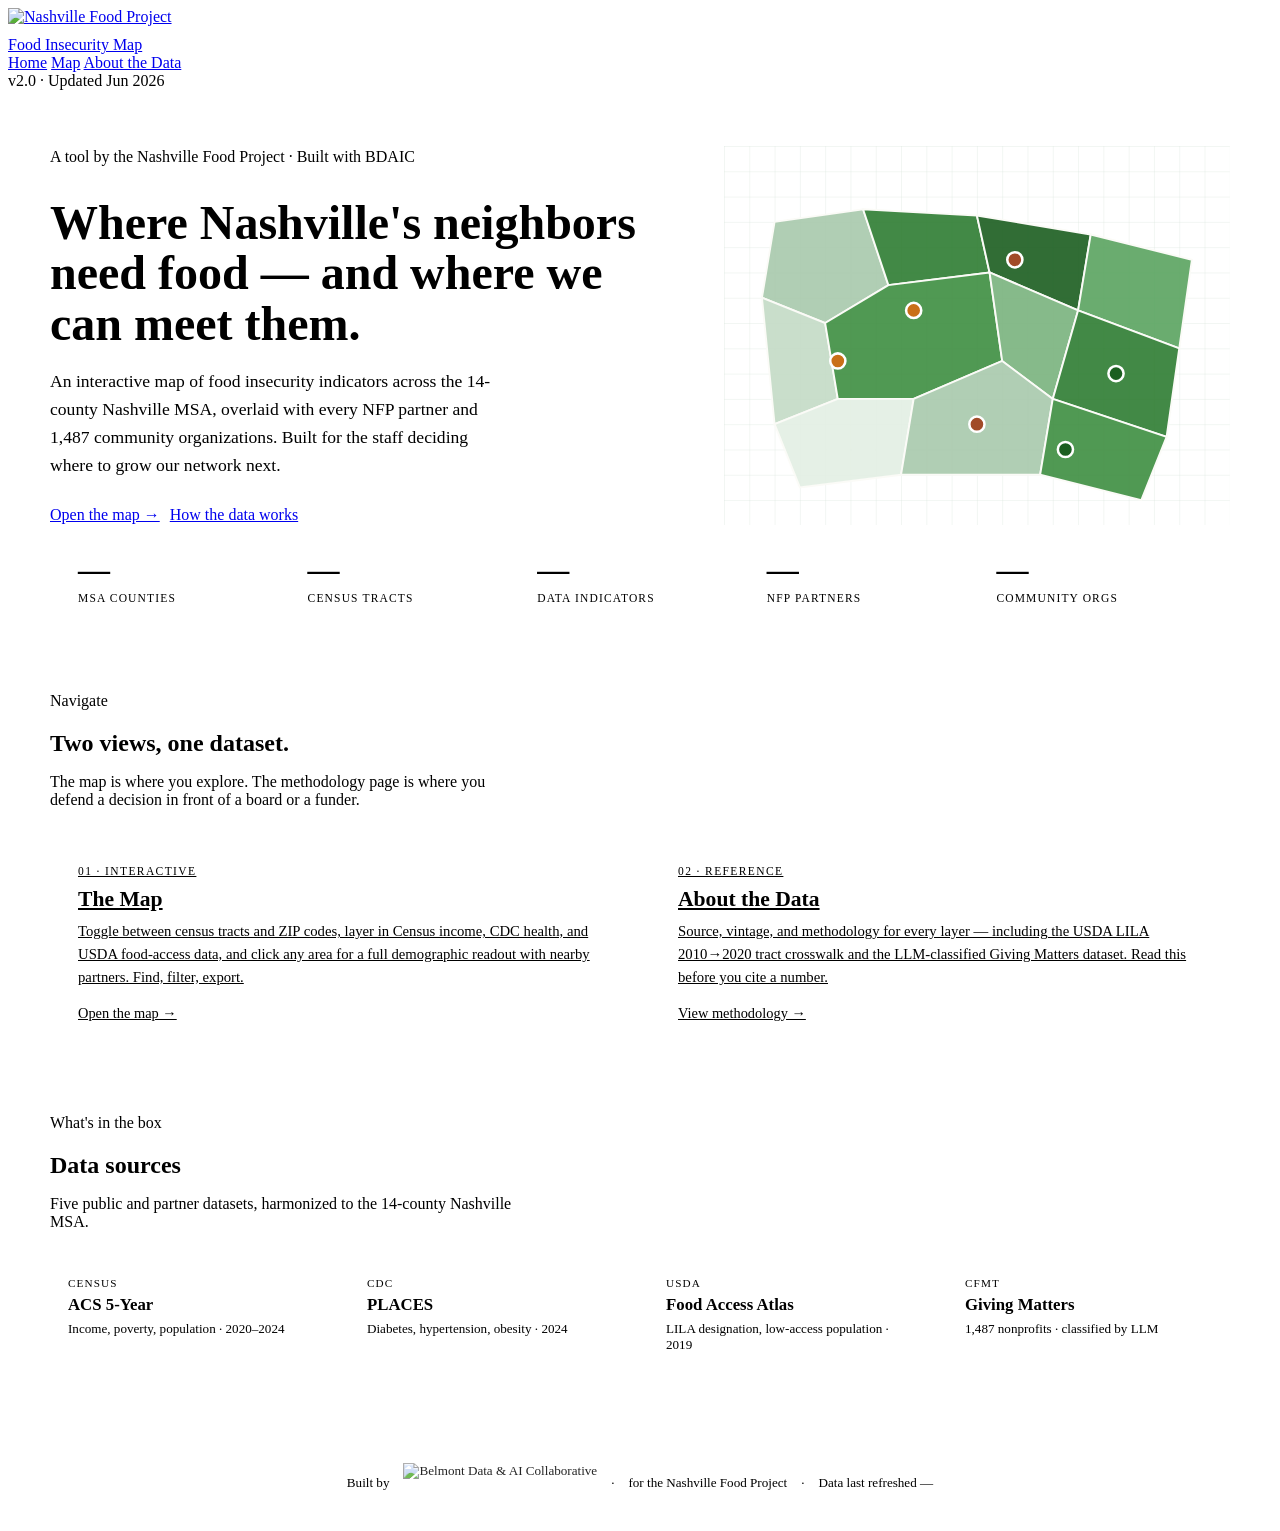
==== index.html @ 11f4994f "Site polish: favicon, link previews, SRI for marker-cluster, search label - favicon.ico (16/32/48, f" ====
<!doctype html>
<html lang="en">
<head>
  <meta charset="utf-8" />
  <title>TNFP Food Insecurity Map — Home</title>
  <meta name="viewport" content="width=device-width,initial-scale=1" />
  <meta name="description" content="An interactive map of food insecurity across the 14-county Nashville MSA, overlaid with every Nashville Food Project partner and community organizations. Built with BDAIC." />
  <link rel="icon" href="favicon.ico" sizes="any" />
  <link rel="apple-touch-icon" href="assets/apple-touch-icon.png" />
  <meta property="og:type" content="website" />
  <meta property="og:site_name" content="TNFP Food Insecurity Map" />
  <meta property="og:title" content="TNFP Food Insecurity Map" />
  <meta property="og:description" content="An interactive map of food insecurity across the 14-county Nashville MSA, overlaid with every Nashville Food Project partner and community organizations. Built with BDAIC." />
  <meta property="og:url" content="https://tnfpmap.bdaic.ai/" />
  <meta property="og:image" content="https://tnfpmap.bdaic.ai/assets/og-image.jpg" />
  <meta property="og:image:width" content="1200" />
  <meta property="og:image:height" content="630" />
  <meta property="og:image:alt" content="The TNFP Food Insecurity Map: Nashville-area census tracts with Nashville Food Project partners and community organizations." />
  <meta name="twitter:card" content="summary_large_image" />
  <link rel="preconnect" href="https://fonts.googleapis.com" />
  <link rel="preconnect" href="https://fonts.gstatic.com" crossorigin />
  <link href="https://fonts.googleapis.com/css2?family=Inter:wght@400;500;600;700&family=Source+Serif+4:wght@400;500;600;700&family=JetBrains+Mono:wght@400;500&display=swap" rel="stylesheet">
  <link rel="stylesheet" href="styles.css" />
  <style>
    .hero-wrap { max-width: 1180px; margin: 0 auto; padding: 56px 28px 24px; }
    .hero {
      display: grid;
      grid-template-columns: 1.1fr 0.9fr;
      gap: 56px;
      align-items: center;
    }
    .hero h1 { font-size: 3rem; line-height: 1.05; margin-bottom: 18px; }
    .hero .lede {
      font-size: 1.1rem;
      line-height: 1.6;
      color: var(--ink-700);
      max-width: 52ch;
    }
    .hero .cta-row { display: flex; gap: 10px; margin-top: 26px; }
    .hero-visual {
      aspect-ratio: 4 / 3;
      background:
        radial-gradient(circle at 30% 40%, rgba(46,125,50,0.14), transparent 60%),
        radial-gradient(circle at 70% 70%, rgba(201,111,23,0.14), transparent 55%),
        var(--nfp-green-50);
      border: 1px solid var(--ink-200);
      border-radius: var(--radius-lg);
      position: relative;
      overflow: hidden;
    }
    .hero-visual svg { width: 100%; height: 100%; display: block; }

    .stats {
      max-width: 1180px;
      margin: 12px auto 0;
      padding: 0 28px;
      display: grid;
      grid-template-columns: repeat(5, 1fr);
      gap: 24px;
    }
    .stat { border-top: 1px solid var(--ink-200); padding-top: 14px; }
    .stat .n { font-family: var(--font-serif); font-size: 2rem; font-weight: 600; color: var(--nfp-green-900); }
    .stat .l { font-family: var(--font-mono); font-size: 0.72rem; text-transform: uppercase; letter-spacing: 0.1em; color: var(--ink-500); margin-top: 4px; }

    .section {
      max-width: 1180px;
      margin: 64px auto;
      padding: 0 28px;
    }
    .section h2 { margin-bottom: 8px; }
    .section .section-sub { color: var(--ink-600); max-width: 60ch; margin-bottom: 28px; }

    .nav-cards { display: grid; grid-template-columns: 1fr 1fr; gap: 20px; }
    .nav-card {
      display: block;
      padding: 28px;
      border: 1px solid var(--ink-200);
      border-radius: var(--radius-lg);
      background: white;
      color: var(--ink-800);
      transition: transform 0.16s ease, box-shadow 0.16s ease, border-color 0.16s ease;
    }
    .nav-card:hover {
      border-color: var(--nfp-green-300);
      box-shadow: var(--shadow);
      transform: translateY(-2px);
      text-decoration: none;
    }
    .nav-card .num { font-family: var(--font-mono); font-size: 0.72rem; color: var(--ink-500); text-transform: uppercase; letter-spacing: 0.12em; }
    .nav-card h3 { margin: 10px 0 8px; font-size: 1.35rem; }
    .nav-card p { margin: 0; color: var(--ink-600); line-height: 1.55; font-size: 0.92rem; }
    .nav-card .go { margin-top: 16px; color: var(--nfp-green-800); font-weight: 500; font-size: 0.9rem; }

    .sources { display: grid; grid-template-columns: repeat(4, 1fr); gap: 16px; }
    .source {
      padding: 18px;
      border: 1px solid var(--ink-200);
      border-radius: var(--radius);
      background: white;
    }
    .source .tag { font-family: var(--font-mono); font-size: 0.7rem; color: var(--nfp-green-700); text-transform: uppercase; letter-spacing: 0.1em; }
    .source .name { font-family: var(--font-serif); font-size: 1.05rem; font-weight: 600; margin-top: 6px; color: var(--nfp-green-900); }
    .source .meta { color: var(--ink-500); font-size: 0.82rem; margin-top: 6px; }

    .footer {
      border-top: 1px solid var(--ink-200);
      padding: 20px 28px;
      margin-top: 72px;
      color: var(--ink-500);
      font-size: 0.82rem;
      display: flex;
      align-items: center;
      gap: 14px;
      justify-content: center;
    }
    .footer img { height: 40px; }

    @media (max-width: 880px) {
      .hero { grid-template-columns: 1fr; }
      .stats { grid-template-columns: repeat(2, 1fr); }
      .nav-cards { grid-template-columns: 1fr; }
      .sources { grid-template-columns: 1fr 1fr; }
    }
  </style>
</head>
<body>

<nav class="topnav">
  <a class="brand" href="index.html">
    <img src="assets/nfp-logo.png" alt="Nashville Food Project" style="height:28px;width:auto;display:block;" />
    <span>Food Insecurity Map</span>
  </a>
  <div class="links">
    <a href="index.html" class="active">Home</a>
    <a href="Map.html">Map</a>
    <a href="About.html">About the Data</a>
  </div>
  <div class="spacer"></div>
  <div class="meta">v2.0 · Updated Jun 2026</div>
</nav>

<main>
  <div class="hero-wrap">
    <div class="hero">
      <div>
        <div class="eyebrow">A tool by the Nashville Food Project · Built with BDAIC</div>
        <h1>Where Nashville's neighbors need food&nbsp;— and where we can meet them.</h1>
        <p class="lede">
          An interactive map of food insecurity indicators across the 14-county
          Nashville MSA, overlaid with every NFP partner and 1,487 community
          organizations. Built for the staff deciding where to grow our network next.
        </p>
        <div class="cta-row">
          <a class="btn primary" href="Map.html">Open the map →</a>
          <a class="btn" href="About.html">How the data works</a>
        </div>
      </div>
      <div class="hero-visual" aria-hidden="true">
        <svg viewBox="0 0 400 300" preserveAspectRatio="xMidYMid slice">
          <defs>
            <pattern id="grid" width="20" height="20" patternUnits="userSpaceOnUse">
              <path d="M 20 0 L 0 0 0 20" fill="none" stroke="#d8e5da" stroke-width="0.5"/>
            </pattern>
          </defs>
          <rect width="400" height="300" fill="url(#grid)" />
          <!-- stylized choropleth tracts -->
          <g opacity="0.9">
            <polygon points="40,60 110,50 130,110 80,140 30,120" fill="#a8c9ac" stroke="#fbfbf7" stroke-width="1.5"/>
            <polygon points="110,50 200,55 210,100 130,110" fill="#2e7d32" stroke="#fbfbf7" stroke-width="1.5"/>
            <polygon points="200,55 290,70 280,130 210,100" fill="#1b5e20" stroke="#fbfbf7" stroke-width="1.5"/>
            <polygon points="290,70 370,90 360,160 280,130" fill="#5aa460" stroke="#fbfbf7" stroke-width="1.5"/>
            <polygon points="30,120 80,140 90,200 40,220" fill="#c4dbc6" stroke="#fbfbf7" stroke-width="1.5"/>
            <polygon points="80,140 130,110 210,100 220,170 150,200 90,200" fill="#3e8e41" stroke="#fbfbf7" stroke-width="1.5"/>
            <polygon points="210,100 280,130 260,200 220,170" fill="#7ab37e" stroke="#fbfbf7" stroke-width="1.5"/>
            <polygon points="280,130 360,160 350,230 260,200" fill="#2e7d32" stroke="#fbfbf7" stroke-width="1.5"/>
            <polygon points="40,220 90,200 150,200 140,260 60,270" fill="#e3efe4" stroke="#fbfbf7" stroke-width="1.5"/>
            <polygon points="150,200 220,170 260,200 250,260 140,260" fill="#a8c9ac" stroke="#fbfbf7" stroke-width="1.5"/>
            <polygon points="260,200 350,230 330,280 250,260" fill="#3e8e41" stroke="#fbfbf7" stroke-width="1.5"/>
          </g>
          <!-- partner pins -->
          <g>
            <circle cx="150" cy="130" r="6" fill="#c96f17" stroke="white" stroke-width="2"/>
            <circle cx="230" cy="90" r="6" fill="#a14b28" stroke="white" stroke-width="2"/>
            <circle cx="310" cy="180" r="6" fill="#1b5e20" stroke="white" stroke-width="2"/>
            <circle cx="90" cy="170" r="6" fill="#c96f17" stroke="white" stroke-width="2"/>
            <circle cx="200" cy="220" r="6" fill="#a14b28" stroke="white" stroke-width="2"/>
            <circle cx="270" cy="240" r="6" fill="#1b5e20" stroke="white" stroke-width="2"/>
          </g>
        </svg>
      </div>
    </div>

    <div class="stats" id="home-stats">
      <div class="stat"><div class="n" data-stat="counties">—</div><div class="l">MSA Counties</div></div>
      <div class="stat"><div class="n" data-stat="tracts">—</div><div class="l">Census Tracts</div></div>
      <div class="stat"><div class="n" data-stat="indicators">—</div><div class="l">Data Indicators</div></div>
      <div class="stat"><div class="n" data-stat="partners">—</div><div class="l">NFP Partners</div></div>
      <div class="stat"><div class="n" data-stat="giving_matters">—</div><div class="l">Community Orgs</div></div>
    </div>
  </div>

  <section class="section">
    <div class="eyebrow">Navigate</div>
    <h2>Two views, one dataset.</h2>
    <p class="section-sub">
      The map is where you explore. The methodology page is where you defend a decision
      in front of a board or a funder.
    </p>
    <div class="nav-cards">
      <a class="nav-card" href="Map.html">
        <div class="num">01 · Interactive</div>
        <h3>The Map</h3>
        <p>
          Toggle between census tracts and ZIP codes, layer in Census income,
          CDC health, and USDA food-access data, and click any area for a full
          demographic readout with nearby partners. Find, filter, export.
        </p>
        <div class="go">Open the map →</div>
      </a>
      <a class="nav-card" href="About.html">
        <div class="num">02 · Reference</div>
        <h3>About the Data</h3>
        <p>
          Source, vintage, and methodology for every layer — including the USDA
          LILA 2010→2020 tract crosswalk and the LLM-classified Giving Matters
          dataset. Read this before you cite a number.
        </p>
        <div class="go">View methodology →</div>
      </a>
    </div>
  </section>

  <section class="section">
    <div class="eyebrow">What's in the box</div>
    <h2>Data sources</h2>
    <p class="section-sub">Five public and partner datasets, harmonized to the 14-county Nashville MSA.</p>
    <div class="sources">
      <div class="source">
        <div class="tag">Census</div>
        <div class="name">ACS 5-Year</div>
        <div class="meta">Income, poverty, population · 2020–2024</div>
      </div>
      <div class="source">
        <div class="tag">CDC</div>
        <div class="name">PLACES</div>
        <div class="meta">Diabetes, hypertension, obesity · 2024</div>
      </div>
      <div class="source">
        <div class="tag">USDA</div>
        <div class="name">Food Access Atlas</div>
        <div class="meta">LILA designation, low-access population · 2019</div>
      </div>
      <div class="source">
        <div class="tag">CFMT</div>
        <div class="name">Giving Matters</div>
        <div class="meta">1,487 nonprofits · classified by LLM</div>
      </div>
    </div>
  </section>

  <footer class="footer">
    <span>Built by</span>
    <img src="assets/bdaic-logo.png" alt="Belmont Data & AI Collaborative" style="opacity: 0.85;" />
    <span class="mono">·</span>
    <span>for the Nashville Food Project</span>
    <span class="mono">·</span>
    <span>Data last refreshed <span id="freshness">—</span></span>
  </footer>
</main>

<script>
  // Dynamic landing-page stats — mirrors app.py::_gather_key_stats from the
  // original Streamlit build. Pulls counts from the same data/ files the Map
  // page consumes, so the landing bar stays in sync with every pipeline run.
  (async () => {
    const fmt = (n) => (n == null ? "—" : Number(n).toLocaleString());
    const set = (key, val) => {
      const el = document.querySelector(`[data-stat="${key}"]`);
      if (el) el.textContent = val;
    };

    async function countFeatures(path) {
      try {
        const r = await fetch(path);
        if (!r.ok) return null;
        const gj = await r.json();
        return (gj.features || []).length;
      } catch { return null; }
    }

    const [cfg, tracts, partners, gm] = await Promise.all([
      fetch("data/config.json").then(r => r.ok ? r.json() : null).catch(() => null),
      countFeatures("data/tracts.geojson"),
      countFeatures("data/partners.geojson"),
      countFeatures("data/giving_matters.geojson"),
    ]);

    if (cfg) {
      set("counties", fmt(cfg.geography && cfg.geography.msa_counties_count));
      set("indicators", fmt((cfg.indicators || []).length));
    }
    set("tracts", fmt(tracts));
    set("partners", fmt(partners));
    set("giving_matters", fmt(gm));

    // Data freshness — written by the pipeline at export time.
    try {
      const r = await fetch("data/last_updated.txt");
      document.getElementById("freshness").textContent = r.ok ? (await r.text()).trim() : "—";
    } catch {
      document.getElementById("freshness").textContent = "—";
    }
  })();
</script>

</body>
</html>
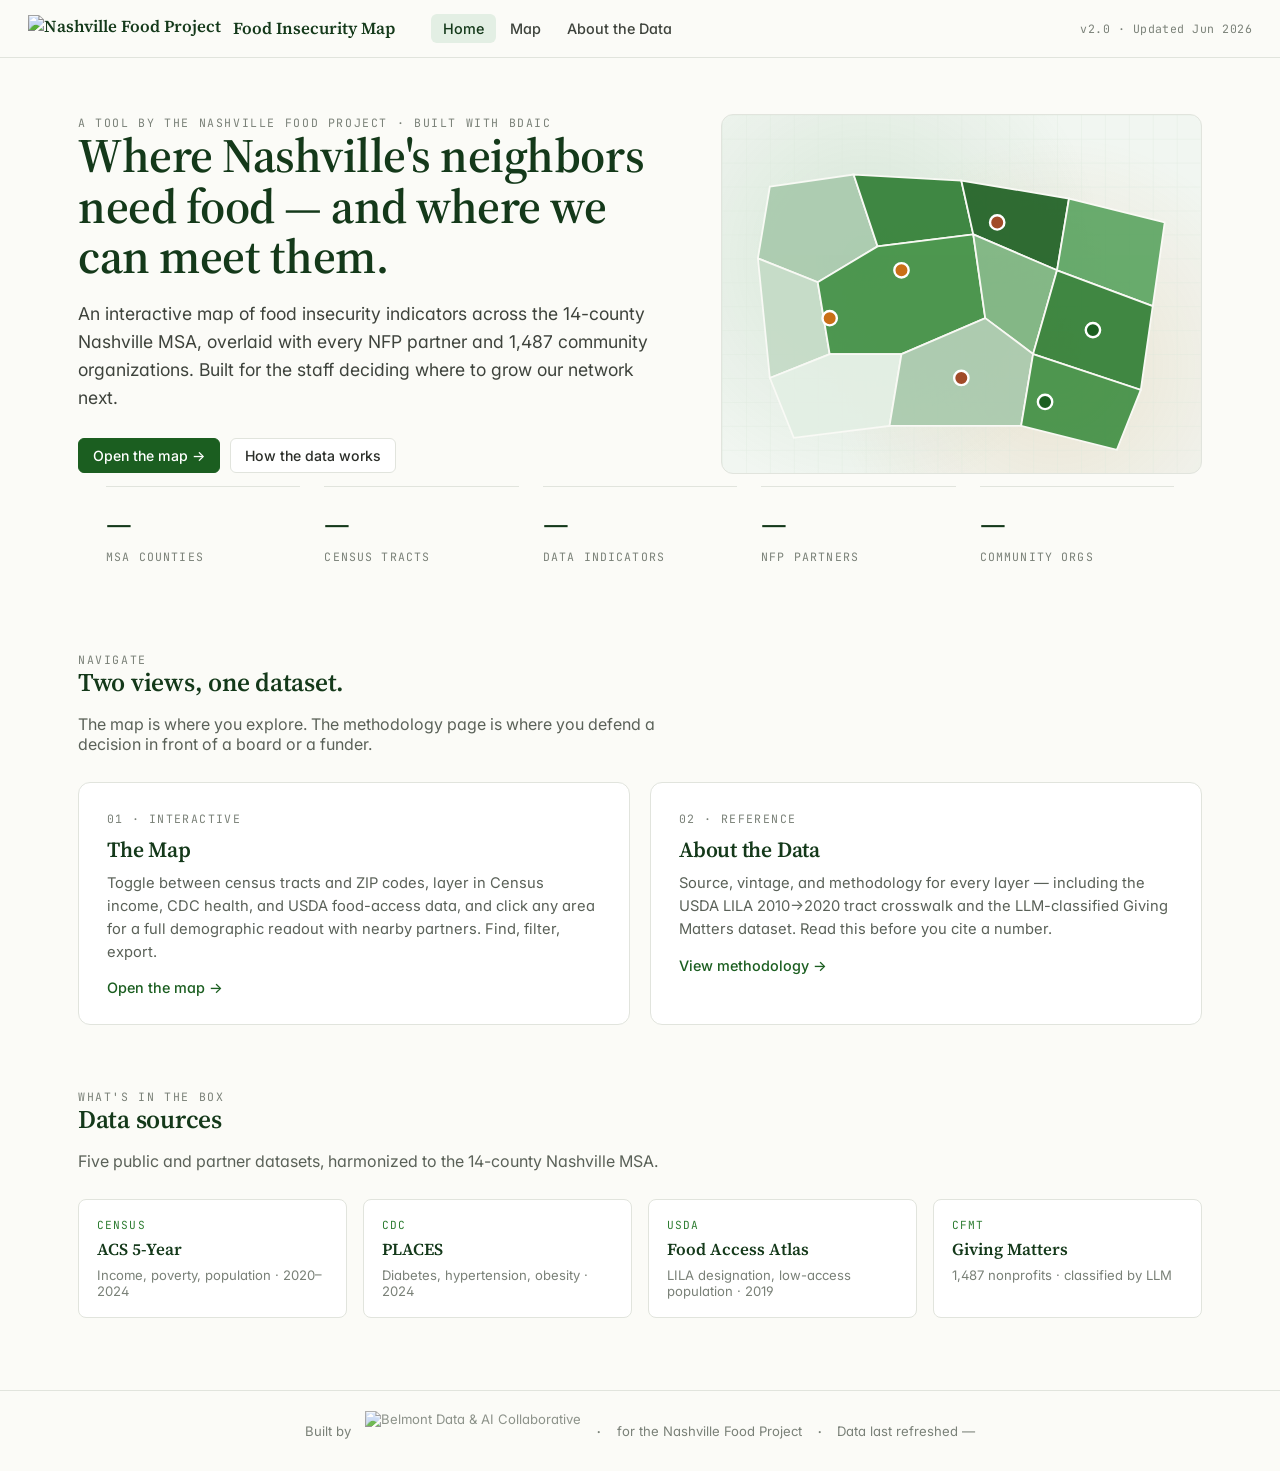
==== commit 26c89167: "Phone layout for the Map page, a real 404 page, no inline scripts - Phones (<=760px): sidebar and de" ====
--- a/index.html
+++ b/index.html
@@ -268,50 +268,7 @@
   </footer>
 </main>
 
-<script>
-  // Dynamic landing-page stats — mirrors app.py::_gather_key_stats from the
-  // original Streamlit build. Pulls counts from the same data/ files the Map
-  // page consumes, so the landing bar stays in sync with every pipeline run.
-  (async () => {
-    const fmt = (n) => (n == null ? "—" : Number(n).toLocaleString());
-    const set = (key, val) => {
-      const el = document.querySelector(`[data-stat="${key}"]`);
-      if (el) el.textContent = val;
-    };
-
-    async function countFeatures(path) {
-      try {
-        const r = await fetch(path);
-        if (!r.ok) return null;
-        const gj = await r.json();
-        return (gj.features || []).length;
-      } catch { return null; }
-    }
-
-    const [cfg, tracts, partners, gm] = await Promise.all([
-      fetch("data/config.json").then(r => r.ok ? r.json() : null).catch(() => null),
-      countFeatures("data/tracts.geojson"),
-      countFeatures("data/partners.geojson"),
-      countFeatures("data/giving_matters.geojson"),
-    ]);
-
-    if (cfg) {
-      set("counties", fmt(cfg.geography && cfg.geography.msa_counties_count));
-      set("indicators", fmt((cfg.indicators || []).length));
-    }
-    set("tracts", fmt(tracts));
-    set("partners", fmt(partners));
-    set("giving_matters", fmt(gm));
-
-    // Data freshness — written by the pipeline at export time.
-    try {
-      const r = await fetch("data/last_updated.txt");
-      document.getElementById("freshness").textContent = r.ok ? (await r.text()).trim() : "—";
-    } catch {
-      document.getElementById("freshness").textContent = "—";
-    }
-  })();
-</script>
+<script src="home.js"></script>
 
 </body>
 </html>
--- a/styles.css
+++ b/styles.css
@@ -0,0 +1,238 @@
+/* NFP Food Insecurity Map — shared styles
+   Palette: forest green brand + warm neutrals, elevated typography. */
+
+:root {
+  --nfp-green-900: #14391a;
+  --nfp-green-800: #1b5e20;
+  --nfp-green-700: #2e7d32;
+  --nfp-green-600: #3e8e41;
+  --nfp-green-300: #a8c9ac;
+  --nfp-green-100: #e3efe4;
+  --nfp-green-50:  #f1f6f1;
+
+  --ink-900: #151713;
+  --ink-800: #2a2d28;
+  --ink-700: #3e433c;
+  --ink-600: #5a6158;
+  --ink-500: #7a8178;
+  --ink-400: #9aa198;
+  --ink-300: #c3c8be;
+  --ink-200: #e1e4dd;
+  --ink-100: #eff1eb;
+  --ink-50:  #f8f9f5;
+  --paper:   #fbfbf7;
+
+  --accent-amber: #c96f17;
+  --accent-rust:  #a14b28;
+
+  --danger: #b3261e;
+
+  --radius-sm: 4px;
+  --radius:    8px;
+  --radius-lg: 12px;
+
+  --shadow-sm: 0 1px 2px rgba(20, 57, 26, 0.06), 0 1px 1px rgba(20, 57, 26, 0.04);
+  --shadow:    0 2px 6px rgba(20, 57, 26, 0.08), 0 1px 2px rgba(20, 57, 26, 0.05);
+  --shadow-lg: 0 10px 30px rgba(20, 57, 26, 0.14), 0 3px 8px rgba(20, 57, 26, 0.08);
+
+  --font-sans: "Inter", "Helvetica Neue", Helvetica, Arial, sans-serif;
+  --font-serif: "Source Serif 4", "Source Serif Pro", Georgia, serif;
+  --font-mono: "JetBrains Mono", ui-monospace, "SF Mono", Menlo, monospace;
+
+  --density-row: 34px;
+  --density-gap: 10px;
+}
+
+[data-density="compact"] {
+  --density-row: 26px;
+  --density-gap: 6px;
+}
+
+* { box-sizing: border-box; }
+
+html, body {
+  margin: 0;
+  padding: 0;
+  font-family: var(--font-sans);
+  color: var(--ink-900);
+  background: var(--paper);
+  font-feature-settings: "ss01", "cv11";
+  -webkit-font-smoothing: antialiased;
+}
+
+a { color: var(--nfp-green-800); text-decoration: none; }
+a:hover { text-decoration: underline; text-underline-offset: 3px; }
+
+h1, h2, h3, h4 { font-family: var(--font-serif); font-weight: 600; letter-spacing: -0.01em; color: var(--nfp-green-900); margin: 0; }
+h1 { font-size: 2.4rem; line-height: 1.1; }
+h2 { font-size: 1.6rem; line-height: 1.2; }
+h3 { font-size: 1.15rem; line-height: 1.3; }
+
+.mono { font-family: var(--font-mono); font-size: 0.78rem; letter-spacing: 0.02em; }
+.eyebrow {
+  font-family: var(--font-mono);
+  font-size: 0.72rem;
+  text-transform: uppercase;
+  letter-spacing: 0.14em;
+  color: var(--ink-500);
+}
+
+/* --- Top Nav --- */
+.topnav {
+  display: flex;
+  align-items: center;
+  gap: 24px;
+  padding: 14px 28px;
+  background: var(--paper);
+  border-bottom: 1px solid var(--ink-200);
+  position: sticky;
+  top: 0;
+  z-index: 500;
+}
+.topnav .brand {
+  display: flex;
+  align-items: center;
+  gap: 12px;
+  font-family: var(--font-serif);
+  font-weight: 600;
+  color: var(--nfp-green-900);
+  font-size: 1.05rem;
+  text-decoration: none;
+  cursor: pointer;
+}
+.topnav .brand .mark {
+  width: 28px;
+  height: 28px;
+  border-radius: 6px;
+  background: var(--nfp-green-700);
+  display: grid;
+  place-items: center;
+  color: white;
+  font-weight: 700;
+  font-size: 0.8rem;
+  font-family: var(--font-sans);
+  letter-spacing: 0.02em;
+}
+.topnav .links {
+  display: flex;
+  gap: 2px;
+  margin-left: 12px;
+}
+.topnav .links a {
+  padding: 6px 12px;
+  border-radius: 6px;
+  color: var(--ink-700);
+  font-size: 0.9rem;
+  font-weight: 500;
+}
+.topnav .links a:hover { background: var(--ink-100); text-decoration: none; }
+.topnav .links a.active {
+  background: var(--nfp-green-100);
+  color: var(--nfp-green-900);
+}
+.topnav .spacer { flex: 1; }
+.topnav .meta {
+  font-family: var(--font-mono);
+  font-size: 0.72rem;
+  color: var(--ink-500);
+  letter-spacing: 0.04em;
+}
+
+/* --- Buttons --- */
+.btn {
+  display: inline-flex;
+  align-items: center;
+  gap: 8px;
+  padding: 8px 14px;
+  border-radius: 6px;
+  border: 1px solid var(--ink-200);
+  background: white;
+  color: var(--ink-800);
+  font: 500 0.88rem var(--font-sans);
+  cursor: pointer;
+  transition: background 0.12s ease, border-color 0.12s ease, color 0.12s ease;
+}
+.btn:hover { background: var(--ink-50); border-color: var(--ink-300); }
+.btn.primary {
+  background: var(--nfp-green-800);
+  border-color: var(--nfp-green-800);
+  color: white;
+}
+.btn.primary:hover { background: var(--nfp-green-900); border-color: var(--nfp-green-900); }
+.btn.ghost { background: transparent; border-color: transparent; }
+.btn.ghost:hover { background: var(--ink-100); }
+.btn.small { padding: 4px 8px; font-size: 0.78rem; }
+
+/* --- Inputs --- */
+.field {
+  width: 100%;
+  padding: 8px 10px;
+  border: 1px solid var(--ink-200);
+  border-radius: 6px;
+  background: white;
+  font: 400 0.88rem var(--font-sans);
+  color: var(--ink-900);
+}
+.field:focus {
+  outline: none;
+  border-color: var(--nfp-green-600);
+  box-shadow: 0 0 0 3px rgba(46, 125, 50, 0.12);
+}
+
+/* --- Chips --- */
+.chip {
+  display: inline-flex;
+  align-items: center;
+  gap: 6px;
+  padding: 2px 8px;
+  border-radius: 999px;
+  font: 500 0.74rem var(--font-sans);
+  background: var(--ink-100);
+  color: var(--ink-700);
+}
+.chip .dot {
+  width: 7px;
+  height: 7px;
+  border-radius: 50%;
+  background: currentColor;
+  opacity: 0.7;
+}
+
+/* --- Cards --- */
+.card {
+  background: white;
+  border: 1px solid var(--ink-200);
+  border-radius: var(--radius);
+  padding: 18px;
+}
+
+/* --- Divider --- */
+.divider {
+  border: 0;
+  border-top: 1px solid var(--ink-200);
+  margin: 14px 0;
+}
+
+/* --- Table --- */
+.kv {
+  display: grid;
+  grid-template-columns: auto 1fr;
+  gap: 6px 14px;
+  font-size: 0.86rem;
+}
+.kv dt { color: var(--ink-500); font-family: var(--font-mono); font-size: 0.74rem; text-transform: uppercase; letter-spacing: 0.06em; align-self: center; }
+.kv dd { margin: 0; color: var(--ink-900); font-weight: 500; }
+
+/* --- Scrollbar polish --- */
+::-webkit-scrollbar { width: 10px; height: 10px; }
+::-webkit-scrollbar-track { background: transparent; }
+::-webkit-scrollbar-thumb { background: var(--ink-200); border-radius: 10px; border: 2px solid var(--paper); }
+::-webkit-scrollbar-thumb:hover { background: var(--ink-300); }
+
+/* --- Phones: compact nav (logo + page links only) --- */
+@media (max-width: 760px) {
+  .topnav { gap: 8px; padding: 8px 12px; flex-wrap: wrap; }
+  .topnav .brand > span, .topnav .partner-lockup, .topnav .meta { display: none; }
+  .topnav .links { margin-left: 0; }
+  .topnav .links a { padding: 6px 8px; font-size: 0.85rem; }
+}
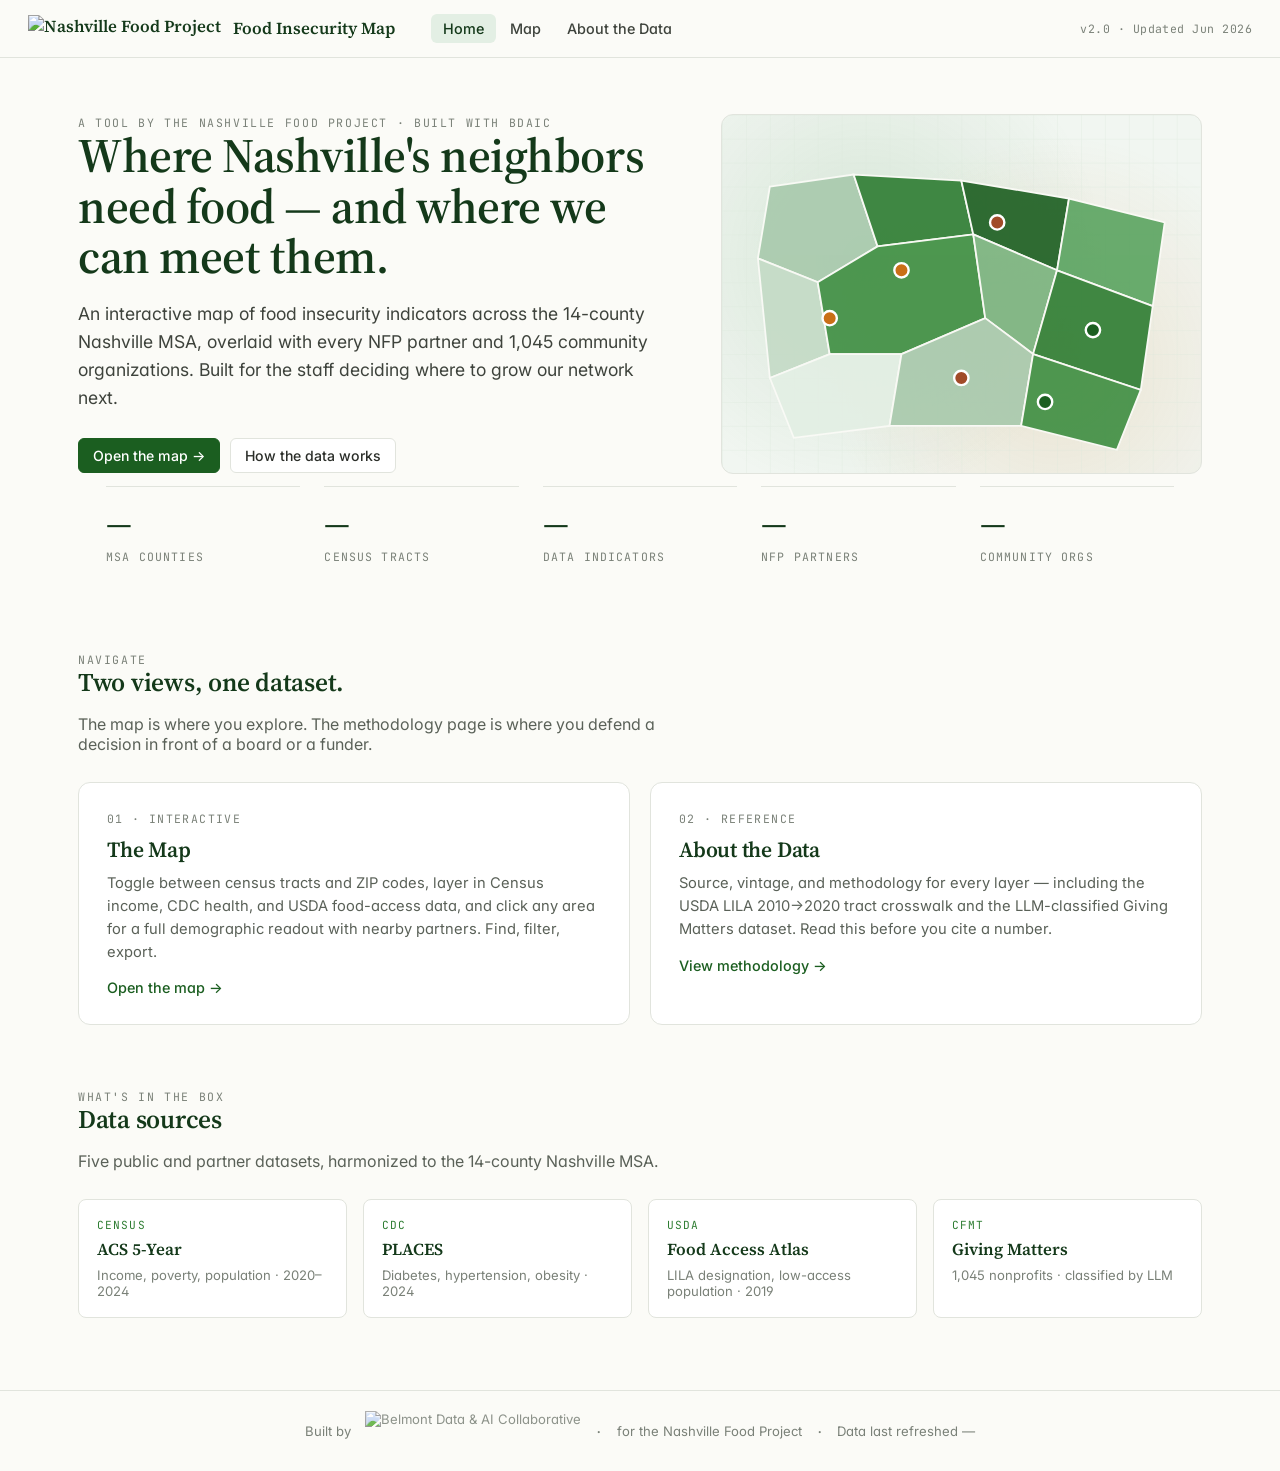
==== commit 582ed35d: "QA fixes: ZIP detail crash, ZIP search, escaping, page copy, zoom overlap, keyboard - featureCentroi" ====
--- a/index.html
+++ b/index.html
@@ -147,7 +147,7 @@
         <h1>Where Nashville's neighbors need food&nbsp;— and where we can meet them.</h1>
         <p class="lede">
           An interactive map of food insecurity indicators across the 14-county
-          Nashville MSA, overlaid with every NFP partner and 1,487 community
+          Nashville MSA, overlaid with every NFP partner and 1,045 community
           organizations. Built for the staff deciding where to grow our network next.
         </p>
         <div class="cta-row">
@@ -253,7 +253,7 @@
       <div class="source">
         <div class="tag">CFMT</div>
         <div class="name">Giving Matters</div>
-        <div class="meta">1,487 nonprofits · classified by LLM</div>
+        <div class="meta">1,045 nonprofits · classified by LLM</div>
       </div>
     </div>
   </section>
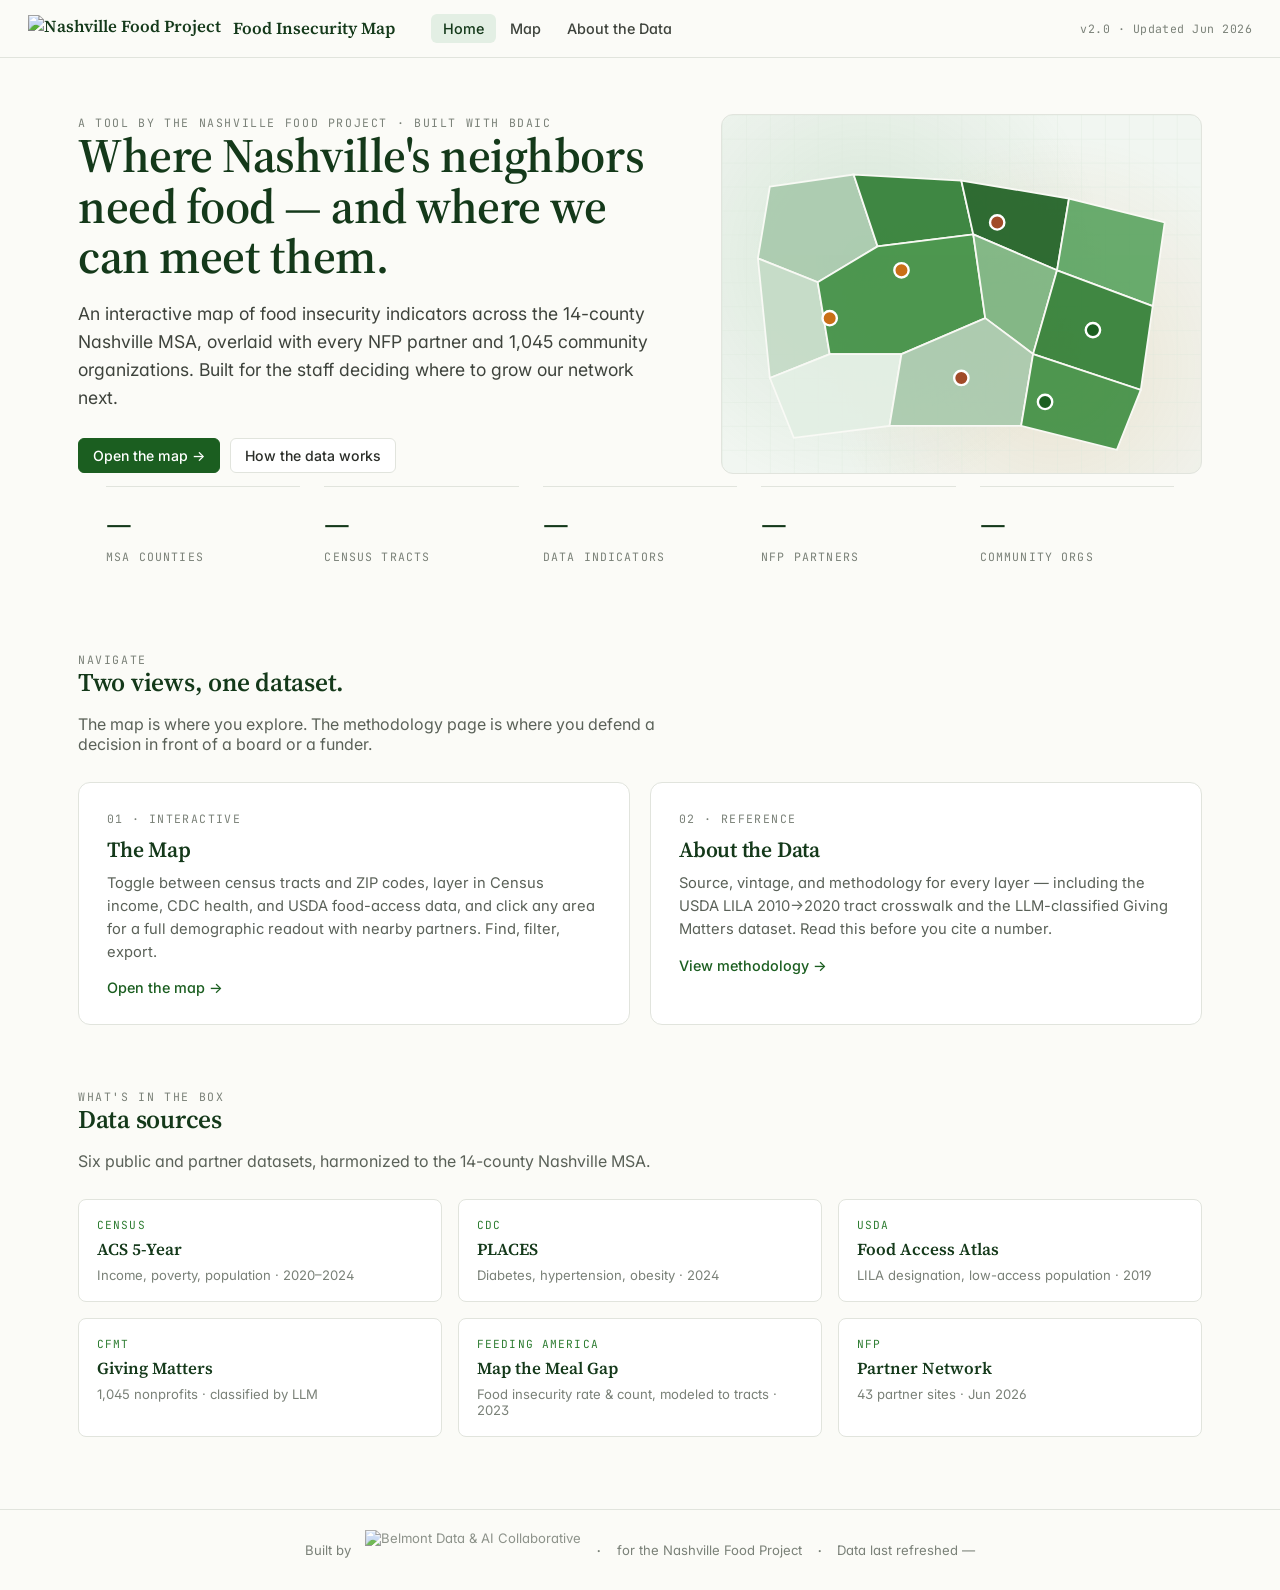
==== commit 11df88f3: "Real PNG export, complete CSV, accurate About/Home source copy - PNG: draws the current view onto a " ====
--- a/index.html
+++ b/index.html
@@ -91,7 +91,7 @@
     .nav-card p { margin: 0; color: var(--ink-600); line-height: 1.55; font-size: 0.92rem; }
     .nav-card .go { margin-top: 16px; color: var(--nfp-green-800); font-weight: 500; font-size: 0.9rem; }
 
-    .sources { display: grid; grid-template-columns: repeat(4, 1fr); gap: 16px; }
+    .sources { display: grid; grid-template-columns: repeat(3, 1fr); gap: 16px; }
     .source {
       padding: 18px;
       border: 1px solid var(--ink-200);
@@ -112,6 +112,8 @@
       align-items: center;
       gap: 14px;
       justify-content: center;
+      flex-wrap: wrap;
+      text-align: center;
     }
     .footer img { height: 40px; }
 
@@ -120,6 +122,10 @@
       .stats { grid-template-columns: repeat(2, 1fr); }
       .nav-cards { grid-template-columns: 1fr; }
       .sources { grid-template-columns: 1fr 1fr; }
+    }
+    @media (max-width: 520px) {
+      .footer { flex-direction: column; gap: 6px; }
+      .footer .mono { display: none; }
     }
   </style>
 </head>
@@ -233,7 +239,7 @@
   <section class="section">
     <div class="eyebrow">What's in the box</div>
     <h2>Data sources</h2>
-    <p class="section-sub">Five public and partner datasets, harmonized to the 14-county Nashville MSA.</p>
+    <p class="section-sub">Six public and partner datasets, harmonized to the 14-county Nashville MSA.</p>
     <div class="sources">
       <div class="source">
         <div class="tag">Census</div>
@@ -254,6 +260,16 @@
         <div class="tag">CFMT</div>
         <div class="name">Giving Matters</div>
         <div class="meta">1,045 nonprofits · classified by LLM</div>
+      </div>
+      <div class="source">
+        <div class="tag">Feeding America</div>
+        <div class="name">Map the Meal Gap</div>
+        <div class="meta">Food insecurity rate &amp; count, modeled to tracts · 2023</div>
+      </div>
+      <div class="source">
+        <div class="tag">NFP</div>
+        <div class="name">Partner Network</div>
+        <div class="meta">43 partner sites · Jun 2026</div>
       </div>
     </div>
   </section>
--- a/styles.css
+++ b/styles.css
@@ -229,6 +229,15 @@
 ::-webkit-scrollbar-thumb { background: var(--ink-200); border-radius: 10px; border: 2px solid var(--paper); }
 ::-webkit-scrollbar-thumb:hover { background: var(--ink-300); }
 
+/* --- Tablets: drop the breadcrumb and "Built with" so the nav stays one line --- */
+@media (max-width: 1100px) {
+  .topnav .meta { display: none; }
+}
+@media (max-width: 900px) {
+  .topnav { gap: 14px; padding: 12px 18px; }
+  .topnav .partner-lockup .by { display: none; }
+}
+
 /* --- Phones: compact nav (logo + page links only) --- */
 @media (max-width: 760px) {
   .topnav { gap: 8px; padding: 8px 12px; flex-wrap: wrap; }
